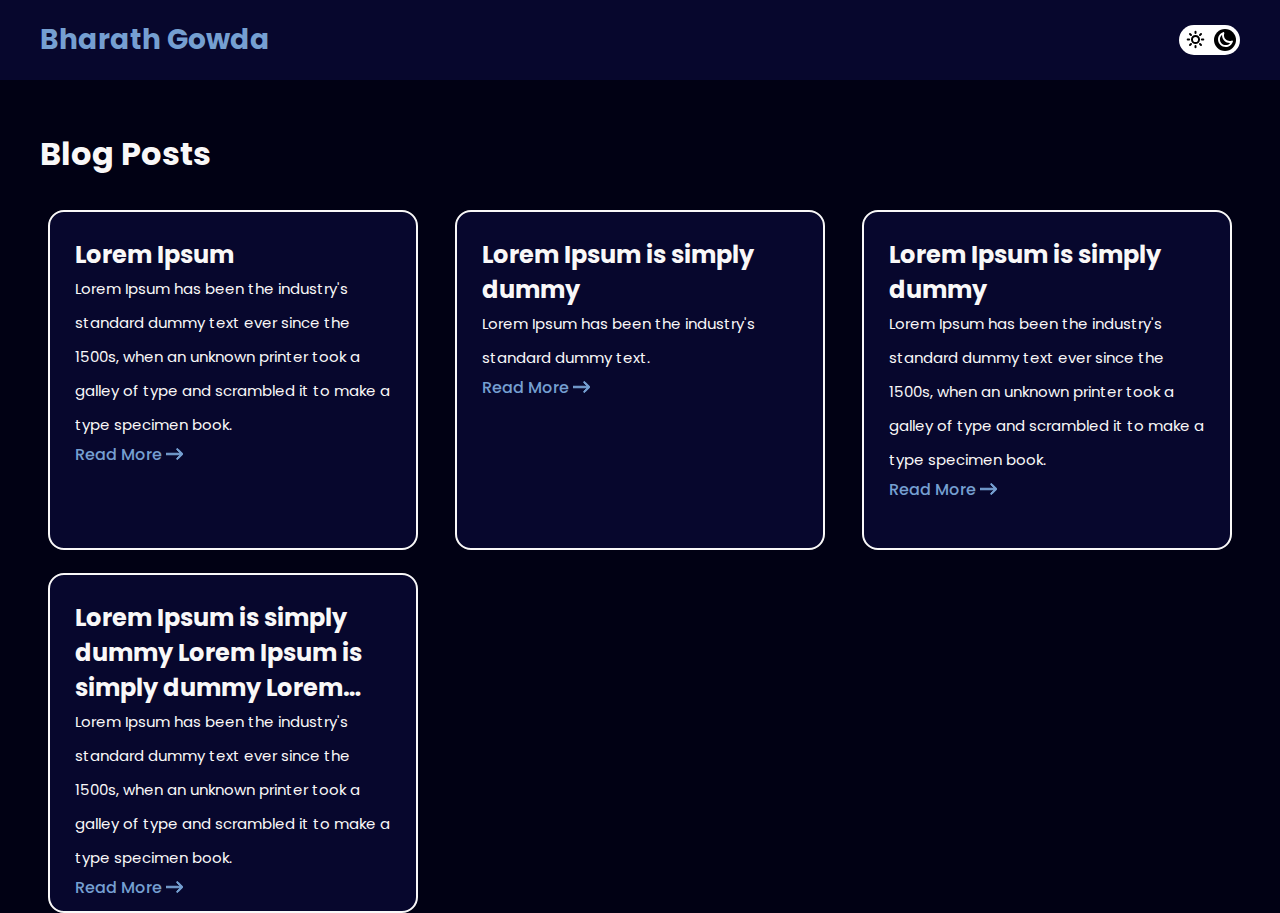
==== categories/index.html @ 953f2da2 "deploy: bharath-gowda-571/portfolio_blog@4a88c034744934f9f9c67693cc37002ba23ae3ba" ====
<!DOCTYPE html>
<html xmlns="http://www.w3.org/1999/xhtml" xml:lang="en" lang="en">
<head>
    















    




<script defer language="javascript" type="text/javascript" src="/gowda/js/bundle.min.78887c8eceb50f126127404805b1d50b0bdf2daf0bdbfa24a4c833d7ee4c10ee.js"></script>



    
    <meta http-equiv="content-type" content="text/html; charset=utf-8">

    
    <meta name="viewport" content="width=device-width, initial-scale=1.0">

    
    <link rel="icon" href=/favicon.png>

    
    





  
 

 

 



  
  
    
  
  




<title itemprop="name"></title>
<meta property="og:title" content= />
<meta name="twitter:title" content= />
<meta itemprop="name" content= />
<meta name="application-name" content= />
<meta property="og:site_name" content="" />


<meta name="description" content="" />
<meta itemprop="description" content="" />
<meta property="og:description" content="" />
<meta name="twitter:description" content="" />


<base href="https://bharath-gowda-571.github.io/gowda/categories/" />
<link rel="canonical" href="https://bharath-gowda-571.github.io/gowda/categories/" itemprop="url" />
<meta name="url" content="https://bharath-gowda-571.github.io/gowda/categories/" />
<meta name="twitter:url" content="https://bharath-gowda-571.github.io/gowda/categories/" />
<meta property="og:url" content="https://bharath-gowda-571.github.io/gowda/categories/" />





<meta property="og:updated_time" content=1001-01-12T10:00:01Z />


<link rel="sitemap" type="application/xml" title="Sitemap" href='https://bharath-gowda-571.github.io/gowda/sitemap.xml' />
<link href="https://bharath-gowda-571.github.io/gowda/categories/index.xml" rel="alternate" type="application/rss+xml" title="" />

<meta name="robots" content="index,follow" />
<meta name="googlebot" content="index,follow" />


<meta name="twitter:site" content="" />
<meta name="twitter:creator" content="" />
<meta property="fb:admins" content="" />


<meta name="apple-mobile-web-app-title" content="" />
<meta name="apple-mobile-web-app-capable" content="yes" />
<meta name="apple-mobile-web-app-status-bar-style" content="black" />






<meta property="og:type" content="website" />
<meta name="author" content="" />
<script defer type="application/ld+json">
  {
    {
        "@context": "http://schema.org",
        "@type": "Article",
        "headline": "Categories",
        "author": {
            "@type": "Person",
            "name": ""
        },
        "datePublished": "0001-01-01",
        "description": "",
        "wordCount":  0 ,
        "mainEntityOfPage": "True",
        "dateModified": "0001-01-01",
        "image": {
            "@type": "imageObject",
            "url": ""
        },
        "publisher": {
            "@type": "Organization",
            "name": "",
            "logo": {
            "@type": "imageObject",
            "url": ""
            }
        }
    }
  }
</script>



<meta name="generator" content="Hugo 0.113.0">


    
    <div id="syntax-css">
    <link rel="stylesheet" href="/css/syntax-dark.css">
</div>

<link rel="stylesheet" href="/css/home.css">
    <link rel="stylesheet" href="/css/media_query.css">
    <link rel="stylesheet" href="/css/switch.css">

</head>

    <body class="">
        <div class="wrapper">
            <nav class="navbar">
    <div class="navbar--center">
        <a class="navbar--logo" href="/">Bharath Gowda</a>
        <div class="nav-menu-container">

            <ul class="navbar--menu" id="menu">
                <label class="switch">
                    <input type="checkbox" checked onclick="toggleDarkAndLightMode()" id="checkbox">
                    <span class="slider round"></span>

                    <svg width="19" height="19" viewBox="0 0 19 19" fill="none" xmlns="http://www.w3.org/2000/svg"
                        class="sun">
                        <path
                            d="M5.95866 9.49992C5.95866 11.4559 7.54432 13.0416 9.50033 13.0416C11.4563 13.0416 13.042 11.4559 13.042 9.49992C13.042 7.54391 11.4563 5.95825 9.50033 5.95825C7.54432 5.95825 5.95866 7.54391 5.95866 9.49992Z"
                            stroke="black" stroke-width="2" stroke-linecap="round" stroke-linejoin="round" />
                        <path d="M17.292 9.5H15.8753" stroke="black" stroke-width="2" stroke-linecap="round"
                            stroke-linejoin="round" />
                        <path d="M3.125 9.5H1.70833" stroke="black" stroke-width="2" stroke-linecap="round"
                            stroke-linejoin="round" />
                        <path d="M15.0107 3.98926L14.0049 4.99509" stroke="black" stroke-width="2"
                            stroke-linecap="round" stroke-linejoin="round" />
                        <path d="M4.99512 14.0049L3.98928 15.0107" stroke="black" stroke-width="2"
                            stroke-linecap="round" stroke-linejoin="round" />
                        <path d="M9.5 1.70825V3.12492" stroke="black" stroke-width="2" stroke-linecap="round"
                            stroke-linejoin="round" />
                        <path d="M9.5 15.875V17.2917" stroke="black" stroke-width="2" stroke-linecap="round"
                            stroke-linejoin="round" />
                        <path d="M3.98928 3.98926L4.99512 4.99509" stroke="black" stroke-width="2"
                            stroke-linecap="round" stroke-linejoin="round" />
                        <path d="M14.0049 14.0049L15.0107 15.0107" stroke="black" stroke-width="2"
                            stroke-linecap="round" stroke-linejoin="round" />
                    </svg>
                    <svg width="15" height="15" viewBox="0 0 14 14" fill="none" xmlns="http://www.w3.org/2000/svg"
                        class="moon">
                        <path
                            d="M12.218 11.8758C9.4529 14.677 4.92313 14.7046 2.12186 11.9372C-0.679351 9.16965 -0.706857 4.63993 2.06055 1.83983C2.79288 1.09979 3.68769 0.533025 4.71851 0.160725C5.04324 0.0448461 5.40402 0.125212 5.64714 0.36661C5.89271 0.609165 5.9774 0.96889 5.86434 1.29267C5.17673 3.27013 5.66617 5.4031 7.13928 6.85848C8.6101 8.3126 10.7489 8.77499 12.7201 8.06574C13.0425 7.94876 13.4044 8.02912 13.6487 8.27168C13.8943 8.51184 13.9778 8.8728 13.8647 9.19774C13.5073 10.2329 12.9503 11.1346 12.218 11.8758ZM3.33023 3.09419C1.25463 5.19516 1.27526 8.59304 3.37622 10.6675C5.62097 12.8863 9.41975 12.6621 11.35 10.1634C9.34494 10.3011 7.36505 9.58914 5.88493 8.128C4.40481 6.66691 3.67002 4.69575 3.78329 2.68925C3.62374 2.81584 3.47227 2.95041 3.33023 3.09419Z"
                            fill="white" />
                    </svg>
                </label>

            </ul>

        </div>

    </div>
</nav>
            <main class="container">
                <div id="blog-posts-section">

    <h1 class="section-headings" style="color: var(--font-color);">Blog Posts</h1>

    <div class="blog-posts">

        
        <div class="post-card">
            <h2>
                Lorem Ipsum
            </h2>
            <p>
                Lorem Ipsum has been the industry&#39;s standard dummy text ever since the 1500s, when an unknown printer took a galley of type and scrambled it to make a type specimen book.
            </p>
            <a href="/gowda/posts/abc/" class="read-more-link">
                Read More
                <svg class="blog-arrow" width="17" height="12" viewBox="0 0 17 12" fill="none"
                    xmlns="http://www.w3.org/2000/svg">
                    <path id="arrow"
                        d="M16.6548 6.53033C16.9477 6.23744 16.9477 5.76256 16.6548 5.46967L11.8819 0.696699C11.589 0.403806 11.1141 0.403806 10.8212 0.696699C10.5283 0.989593 10.5283 1.46447 10.8212 1.75736L15.0639 6L10.8212 10.2426C10.5283 10.5355 10.5283 11.0104 10.8212 11.3033C11.1141 11.5962 11.589 11.5962 11.8819 11.3033L16.6548 6.53033ZM0 6.75H16.1245V5.25H0V6.75Z"
                        fill="#C24D2C" />
                </svg>
            </a>
        </div>
        
        <div class="post-card">
            <h2>
                Lorem Ipsum is simply dummy
            </h2>
            <p>
                Lorem Ipsum has been the industry&#39;s standard dummy text.
            </p>
            <a href="/gowda/posts/2/" class="read-more-link">
                Read More
                <svg class="blog-arrow" width="17" height="12" viewBox="0 0 17 12" fill="none"
                    xmlns="http://www.w3.org/2000/svg">
                    <path id="arrow"
                        d="M16.6548 6.53033C16.9477 6.23744 16.9477 5.76256 16.6548 5.46967L11.8819 0.696699C11.589 0.403806 11.1141 0.403806 10.8212 0.696699C10.5283 0.989593 10.5283 1.46447 10.8212 1.75736L15.0639 6L10.8212 10.2426C10.5283 10.5355 10.5283 11.0104 10.8212 11.3033C11.1141 11.5962 11.589 11.5962 11.8819 11.3033L16.6548 6.53033ZM0 6.75H16.1245V5.25H0V6.75Z"
                        fill="#C24D2C" />
                </svg>
            </a>
        </div>
        
        <div class="post-card">
            <h2>
                Lorem Ipsum is simply dummy
            </h2>
            <p>
                Lorem Ipsum has been the industry&#39;s standard dummy text ever since the 1500s, when an unknown printer took a galley of type and scrambled it to make a type specimen book.
            </p>
            <a href="/gowda/posts/4/" class="read-more-link">
                Read More
                <svg class="blog-arrow" width="17" height="12" viewBox="0 0 17 12" fill="none"
                    xmlns="http://www.w3.org/2000/svg">
                    <path id="arrow"
                        d="M16.6548 6.53033C16.9477 6.23744 16.9477 5.76256 16.6548 5.46967L11.8819 0.696699C11.589 0.403806 11.1141 0.403806 10.8212 0.696699C10.5283 0.989593 10.5283 1.46447 10.8212 1.75736L15.0639 6L10.8212 10.2426C10.5283 10.5355 10.5283 11.0104 10.8212 11.3033C11.1141 11.5962 11.589 11.5962 11.8819 11.3033L16.6548 6.53033ZM0 6.75H16.1245V5.25H0V6.75Z"
                        fill="#C24D2C" />
                </svg>
            </a>
        </div>
        
        <div class="post-card">
            <h2>
                Lorem Ipsum is simply dummy Lorem Ipsum is simply dummy Lorem Ipsum is simply dummy
            </h2>
            <p>
                Lorem Ipsum has been the industry&#39;s standard dummy text ever since the 1500s, when an unknown printer took a galley of type and scrambled it to make a type specimen book.
            </p>
            <a href="/gowda/posts/3/" class="read-more-link">
                Read More
                <svg class="blog-arrow" width="17" height="12" viewBox="0 0 17 12" fill="none"
                    xmlns="http://www.w3.org/2000/svg">
                    <path id="arrow"
                        d="M16.6548 6.53033C16.9477 6.23744 16.9477 5.76256 16.6548 5.46967L11.8819 0.696699C11.589 0.403806 11.1141 0.403806 10.8212 0.696699C10.5283 0.989593 10.5283 1.46447 10.8212 1.75736L15.0639 6L10.8212 10.2426C10.5283 10.5355 10.5283 11.0104 10.8212 11.3033C11.1141 11.5962 11.589 11.5962 11.8819 11.3033L16.6548 6.53033ZM0 6.75H16.1245V5.25H0V6.75Z"
                        fill="#C24D2C" />
                </svg>
            </a>
        </div>
        
    </div>
</div>

        </div>
    </body>
</html>
---- css/syntax-dark.css ----
/* Background */ .bg { color: #e0def4; background-color: #191724; }
/* PreWrapper */ .chroma { color: #e0def4; background-color: #191724; }
/* Other */ .chroma .x {  }
/* Error */ .chroma .err { color: #eb6f92 }
/* CodeLine */ .chroma .cl {  }
/* LineLink */ .chroma .lnlinks { outline: none; text-decoration: none; color: inherit }
/* LineTableTD */ .chroma .lntd { vertical-align: top; padding: 0; margin: 0; border: 0; }
/* LineTable */ .chroma .lntable { border-spacing: 0; padding: 0; margin: 0; border: 0; }
/* LineHighlight */ .chroma .hl { background-color: #ffffcc }
/* LineNumbersTable */ .chroma .lnt { white-space: pre; -webkit-user-select: none; user-select: none; margin-right: 0.4em; padding: 0 0.4em 0 0.4em;color: #7f7f7f }
/* LineNumbers */ .chroma .ln { white-space: pre; -webkit-user-select: none; user-select: none; margin-right: 0.4em; padding: 0 0.4em 0 0.4em;color: #7f7f7f }
/* Line */ .chroma .line { display: flex; }
/* Keyword */ .chroma .k { color: #31748f }
/* KeywordConstant */ .chroma .kc { color: #31748f }
/* KeywordDeclaration */ .chroma .kd { color: #31748f }
/* KeywordNamespace */ .chroma .kn { color: #c4a7e7 }
/* KeywordPseudo */ .chroma .kp { color: #31748f }
/* KeywordReserved */ .chroma .kr { color: #31748f }
/* KeywordType */ .chroma .kt { color: #31748f }
/* Name */ .chroma .n { color: #ebbcba }
/* NameAttribute */ .chroma .na { color: #ebbcba }
/* NameBuiltin */ .chroma .nb { color: #ebbcba }
/* NameBuiltinPseudo */ .chroma .bp { color: #ebbcba }
/* NameClass */ .chroma .nc { color: #9ccfd8 }
/* NameConstant */ .chroma .no { color: #f6c177 }
/* NameDecorator */ .chroma .nd { color: #908caa }
/* NameEntity */ .chroma .ni { color: #ebbcba }
/* NameException */ .chroma .ne { color: #31748f }
/* NameFunction */ .chroma .nf { color: #ebbcba }
/* NameFunctionMagic */ .chroma .fm { color: #ebbcba }
/* NameLabel */ .chroma .nl { color: #ebbcba }
/* NameNamespace */ .chroma .nn { color: #ebbcba }
/* NameOther */ .chroma .nx {  }
/* NameProperty */ .chroma .py { color: #ebbcba }
/* NameTag */ .chroma .nt { color: #ebbcba }
/* NameVariable */ .chroma .nv { color: #ebbcba }
/* NameVariableClass */ .chroma .vc { color: #ebbcba }
/* NameVariableGlobal */ .chroma .vg { color: #ebbcba }
/* NameVariableInstance */ .chroma .vi { color: #ebbcba }
/* NameVariableMagic */ .chroma .vm { color: #ebbcba }
/* Literal */ .chroma .l { color: #f6c177 }
/* LiteralDate */ .chroma .ld { color: #f6c177 }
/* LiteralString */ .chroma .s { color: #f6c177 }
/* LiteralStringAffix */ .chroma .sa { color: #f6c177 }
/* LiteralStringBacktick */ .chroma .sb { color: #f6c177 }
/* LiteralStringChar */ .chroma .sc { color: #f6c177 }
/* LiteralStringDelimiter */ .chroma .dl { color: #f6c177 }
/* LiteralStringDoc */ .chroma .sd { color: #f6c177 }
/* LiteralStringDouble */ .chroma .s2 { color: #f6c177 }
/* LiteralStringEscape */ .chroma .se { color: #31748f }
/* LiteralStringHeredoc */ .chroma .sh { color: #f6c177 }
/* LiteralStringInterpol */ .chroma .si { color: #f6c177 }
/* LiteralStringOther */ .chroma .sx { color: #f6c177 }
/* LiteralStringRegex */ .chroma .sr { color: #f6c177 }
/* LiteralStringSingle */ .chroma .s1 { color: #f6c177 }
/* LiteralStringSymbol */ .chroma .ss { color: #f6c177 }
/* LiteralNumber */ .chroma .m { color: #f6c177 }
/* LiteralNumberBin */ .chroma .mb { color: #f6c177 }
/* LiteralNumberFloat */ .chroma .mf { color: #f6c177 }
/* LiteralNumberHex */ .chroma .mh { color: #f6c177 }
/* LiteralNumberInteger */ .chroma .mi { color: #f6c177 }
/* LiteralNumberIntegerLong */ .chroma .il { color: #f6c177 }
/* LiteralNumberOct */ .chroma .mo { color: #f6c177 }
/* Operator */ .chroma .o { color: #908caa }
/* OperatorWord */ .chroma .ow { color: #908caa }
/* Punctuation */ .chroma .p { color: #908caa }
/* Comment */ .chroma .c { color: #6e6a86 }
/* CommentHashbang */ .chroma .ch { color: #6e6a86 }
/* CommentMultiline */ .chroma .cm { color: #6e6a86 }
/* CommentSingle */ .chroma .c1 { color: #6e6a86 }
/* CommentSpecial */ .chroma .cs { color: #6e6a86 }
/* CommentPreproc */ .chroma .cp { color: #6e6a86 }
/* CommentPreprocFile */ .chroma .cpf { color: #6e6a86 }
/* Generic */ .chroma .g {  }
/* GenericDeleted */ .chroma .gd { color: #eb6f92 }
/* GenericEmph */ .chroma .ge { font-style: italic }
/* GenericError */ .chroma .gr {  }
/* GenericHeading */ .chroma .gh {  }
/* GenericInserted */ .chroma .gi { color: #9ccfd8 }
/* GenericOutput */ .chroma .go {  }
/* GenericPrompt */ .chroma .gp {  }
/* GenericStrong */ .chroma .gs { font-weight: bold }
/* GenericSubheading */ .chroma .gu { color: #c4a7e7 }
/* GenericTraceback */ .chroma .gt {  }
/* GenericUnderline */ .chroma .gl {  }
/* TextWhitespace */ .chroma .w {  }
---- css/home.css ----
@import url('https://fonts.googleapis.com/css2?family=Poppins:ital,wght@0,100;0,200;0,300;0,400;0,500;0,600;0,700;0,800;0,900;1,100;1,200;1,300;1,400;1,500;1,600;1,700;1,800;1,900&display=swap');

:root {
  --bg-color: #010114;
  --font-color: #F9F8F8;
  --primary-color: #759FD1;
  --secondary-color: #07072D;
  --highlight-color: #1a1a50;
  --secondary-font-color: #9c9a9a;
  font-size: 62.5%;

}

.light {
  --bg-color: #EFEDE8;
  --font-color: #252B2C;
  --primary-color: #C24D2C;
  --secondary-color: #E1DFDB;
  --highlight-color: #c5c3c3;
  --secondary-font-color: #555757;
}

* {
  font-family: Poppins;
  margin: 0;
  padding: 0;
}

.menu-active a {
  color: var(--primary-color) !important;
}

*,
*::before,
*::after {
  box-sizing: border-box;
}

body {

  background-color: var(--bg-color);
  color: var(--font-color);

}

body,
html {
  overflow-x: hidden;
  scroll-behavior: smooth;
}

.navbar {
  background-color: var(--secondary-color);
  height: 80px;
  display: inline-flex;
  align-items: center;
  justify-content: center;
  gap: 23rem;
  width: 100vw;
}



.navbar--logo {
  color: var(--primary-color);
  font-size: 2.8rem;
  font-style: normal;
  font-weight: 700;
  line-height: normal;
  text-decoration: none;
}


.navbar--menu li {
  list-style-type: none;
}

.navbar--center {
  display: inline-flex;
  /* padding: 0 10rem; */
  justify-content: space-between;
  align-items: center;
  gap: 16rem;
  height: 100%;
  margin-left: 25px;
  margin-right: 25px;
}

.menu-item {
  font-size: 1.8rem;
  font-weight: 500;
}

.nav-menu-container {
  display: flex;
  gap: 6rem;
  flex-direction: row;
}

/* Small devices (portrait tablets and large phones, 600px and up) */

.navbar--menu {
  display: flex;
  flex-direction: row;
}

.navbar--menu {
  display: flex;
  flex-direction: row;
  gap: 4rem;
  align-items: center;
}

.name {
  font-size: 5.2rem;
  font-weight: 700;
  margin-top: 0.6rem;
}

.greetings {
  font-size: 3.2rem;
  font-weight: 700;
}

.role {
  margin-top: 1.2rem;
  font-size: 1.8rem;
  font-weight: 700;
}

.name-title {
  display: flex;
  flex-direction: column;
  justify-content: center;
}

.container {
  max-width: 1200px !important;
  margin: auto;
  width: 100%;
}


#circle-path {
  fill: var(--primary-color);
}

#profile-image {
  position: absolute;
  top: -5.5rem;
  left: 1rem;
}

#profile-bg-circle {
  fill: var(--primary-color);
}

#profile-bg-rect {
  fill: var(--bg-color);
}

.CTA-buttons {
  margin-top: 2.5rem;
  display: flex;
  flex-direction: row;
  gap: 4.5rem;
}

.primary-CTA {
  display: inline-flex;
  min-width: 16rem;
  padding: 1.2rem 2.5rem;
  justify-content: center;
  align-items: center;
  border-radius: 0.5rem;
  color: var(--bg-color);
  gap: 0.6rem;
  border: 0;
  background-color: var(--primary-color);
  font-size: 1.6rem;
  font-weight: 700;
  cursor: pointer;
  text-decoration: none;
}

.secondary-CTA {
  display: inline-flex;
  min-width: 16rem;
  padding: 1.2rem 2.5rem;
  justify-content: center;
  align-items: center;
  border-radius: 0.8rem;
  color: var(--font-color);
  gap: 0.6rem;
  border: 2px solid var(--primary-color);
  background-color: transparent;
  font-size: 1.6rem;
  font-weight: 700;
  cursor: pointer;
  text-decoration: none;

}

#blog-icon path {
  fill: var(--bg-color);
}

#eye-icon path {
  fill: var(--font-color);
}

::-webkit-scrollbar-track {
  -webkit-box-shadow: inset 0 0 6px rgba(0, 0, 0, 0.1);
  background-color: var(--secondary-color);
  border-radius: 10px;
}

::-webkit-scrollbar {
  width: 10px;
  background-color: var(--secondary-color);
  ;
}

::-webkit-scrollbar-thumb {
  border-radius: 10px;
  background-color: var(--font-color);
  /* background-image */
}

.section-headings {
  color: var(--primary-color);
  font-size: 3.2rem;
  font-weight: 700;
}


.menu-item a {
  text-decoration: none;
  color: var(--font-color);
}

.about-me-content p {
  max-width: 70ch;
  line-height: 4rem;
  font-weight: 500;
  font-size: 1.8rem;
}

input[type="radio"] {
  /* remove standard background appearance */
  -webkit-appearance: none;
  -moz-appearance: none;
  appearance: none;
  /* create custom radiobutton appearance */
  display: inline-block;
  width: 20px;
  height: 20px;
  /* background-color only for content */
  border: 3px solid var(--primary-color);
  background-color: var(--bg-color);
  border-radius: 50%;
}

/* appearance for checked radiobutton */
input[type="radio"]:checked {
  background-color: var(--primary-color);
}

#github,
#linkedin,
#mail {
  fill: var(--primary-color);
}

/* .highlight {
  color: var(--primary-color);
} */

.post-card {
  width: 37rem;
  height: 34rem;
  border: 2px solid var(--font-color);
  border-radius: 1.6rem;
  background-color: var(--secondary-color);
  padding: 2.5rem;
}

.post-card h2 {
  font-size: 2.4rem;
  display: -webkit-box;
  text-overflow: ellipsis;
  word-wrap: break-word;
  overflow: hidden;
  -webkit-line-clamp: 3;
  -webkit-box-orient: vertical;
}

.post-card p {
  font-size: 1.5rem;
  line-height: 3.4rem;
  max-height: 17rem;
  text-overflow: ellipsis;
  word-wrap: break-word;
  overflow: hidden;
  display: -webkit-box;
  -webkit-line-clamp: 5;
  -webkit-box-orient: vertical;
}

.post-card a {
  text-decoration: none;
  cursor: pointer;
  margin-top: 1.2rem;
  border: none;
  background: transparent;
  color: var(--primary-color);
  font-weight: 500;
  font-size: 1.6rem;
}

#arrow {
  fill: var(--primary-color);
}

.project {
  display: flex;
  flex-direction: row;
  gap: 4.8rem;
  padding-top: 3.15rem;
  padding-bottom: 3.15rem;
  border-bottom: 2px solid var(--secondary-color);
}

.technologies {
  display: flex;
  flex-direction: row;
  gap: 1.6rem;
}

.technology {
  display: flex;
  background-color: var(--secondary-color);
  min-width: 10rem;
  height: 3.4rem;
  justify-content: center;
  align-items: center;
  font-size: 1.8rem;
  border-radius: 0.5rem;
}

.project-description {
  display: flex;
  flex-direction: column;
  gap: 1.5rem;
}

.project-description h1 {
  color: var(--primary-color);
  font-size: 4.8rem;
  font-weight: 700;
}

.project-description p {
  font-size: 2rem;
  font-weight: 500;
  line-height: 3rem;
  max-height: 9rem;
  text-overflow: ellipsis;
  word-wrap: break-word;
  overflow: hidden;
  display: -webkit-box;
  -webkit-line-clamp: 3;
  -webkit-box-orient: vertical;
}

#projects-section>p {
  font-size: 1.8rem;
  font-weight: 500;
  margin-top: 1.6rem;

}

.project-CTA {
  display: flex;
  flex-direction: row;
  gap: 2.5rem;
}

.project-CTA button {
  height: 5rem;
  min-width: 15rem;
  border-radius: 10rem;
  font-size: 1.6rem;
  font-weight: 700;
}

.CTA-primary {
  border: 0;
  background-color: var(--primary-color);
  color: var(--bg-color);
}

.CTA-secondary {
  background: transparent;
  border: 3px solid var(--primary-color);
  color: var(--font-color);
}

.proj-img {
  border-radius: 0.8rem;
}

#projects-section {
  margin-top: 7rem;
}

.footer p {
  margin-top: 5rem;
  margin-bottom: 5rem;
  margin-left: 1rem;
  font-size: 1.6rem;
}

.menu-item a:hover {
  color: var(--primary-color)
}


.read-more-link path {
  d: path("M16.6548 6.53033C16.9477 6.23744 16.9477 5.76256 16.6548 5.46967L11.8819 0.696699C11.589 0.403806 11.1141 0.403806 10.8212 0.696699C10.5283 0.989593 10.5283 1.46447 10.8212 1.75736L15.0639 6L10.8212 10.2426C10.5283 10.5355 10.5283 11.0104 10.8212 11.3033C11.1141 11.5962 11.589 11.5962 11.8819 11.3033L16.6548 6.53033ZM0 6.75H16.1245V5.25H0V6.75Z"
    );
  d: "M16.6548 6.53033C16.9477 6.23744 16.9477 5.76256 16.6548 5.46967L11.8819 0.696699C11.589 0.403806 11.1141 0.403806 10.8212 0.696699C10.5283 0.989593 10.5283 1.46447 10.8212 1.75736L15.0639 6L10.8212 10.2426C10.5283 10.5355 10.5283 11.0104 10.8212 11.3033C11.1141 11.5962 11.589 11.5962 11.8819 11.3033L16.6548 6.53033ZM0 6.75H16.1245V5.25H0V6.75Z";
}

.read-more-link:hover path {
  d: path("M21.5303 6.53033C21.8232 6.23744 21.8232 5.76256 21.5303 5.46967L16.7574 0.696699C16.4645 0.403806 15.9896 0.403806 15.6967 0.696699C15.4038 0.989593 15.4038 1.46447 15.6967 1.75736L19.9393 6L15.6967 10.2426C15.4038 10.5355 15.4038 11.0104 15.6967 11.3033C15.9896 11.5962 16.4645 11.5962 16.7574 11.3033L21.5303 6.53033ZM0 6.75H21V5.25H0V6.75Z"
    );
  d: "M21.5303 6.53033C21.8232 6.23744 21.8232 5.76256 21.5303 5.46967L16.7574 0.696699C16.4645 0.403806 15.9896 0.403806 15.6967 0.696699C15.4038 0.989593 15.4038 1.46447 15.6967 1.75736L19.9393 6L15.6967 10.2426C15.4038 10.5355 15.4038 11.0104 15.6967 11.3033C15.9896 11.5962 16.4645 11.5962 16.7574 11.3033L21.5303 6.53033ZM0 6.75H21V5.25H0V6.75Z"
}

.read-more-link:hover svg {
  width: 27px;
  height: 12px;
}

.read-more-link svg {
  transition: 350ms all ease;
  cursor: pointer;
}

.blog-arrow path {
  transition: 350ms all ease;
  height: 100%;
  stroke: var(--primary-color);
  fill: var(--primary-color);
}

.post-card {
  pointer-events: none;
  transition: 350ms all ease;

}

.post-card:hover {
  border-radius: 0.9375rem;
  border: 2px solid var(--primary-color);
  box-shadow: 0px 0px 50px -10px var(--primary-color);

}

.read-more-link {
  pointer-events: auto;

}

#blog-posts-section {
  margin-top: 5rem;
}

.post {
  font-size: 160%;
  max-width: 85ch;
  margin: 0 auto;
  margin-top: 5rem
}

.back-button {
  display: flex;
  flex-direction: row;
  align-items: center;
  width: fit-content;
  color: var(--secondary-font-color) !important;
  text-decoration: none;
}

.back-button path {
  stroke: var(--secondary-font-color)
}

.back-button:hover {
  color: var(--font-color);
}

.back-button:hover path {
  stroke: var(--font-color);
}

.post-title a {
  color: var(--font-color) !important;
  font-size: 3.5rem;
  font-style: normal;
  font-weight: 700;
  line-height: normal;
  text-decoration: none;
}

.info {
  margin-bottom: 3rem;
}

.post>p {
  color: var(--font-color);
  font-size: 2rem;
  font-style: normal;
  font-weight: 400;
  line-height: 4rem;
  padding-bottom: 3rem;
}

.post>p>code {
  font-weight: 500;
  background-color: var(--highlight-color);
  border-radius: 6px;
  padding: 0 0.3rem;
}

.post>h1,.post>h2,.post>h3 {
  margin-bottom: 3rem;
}
.post>h1{
  font-size: 3.5rem;
}

.post>h2{
  font-size: 3rem;
}
.post>h3{
  font-size: 2.5rem;
}

.post-date{
  color: var(--secondary-font-color);
} 

.post>blockquote{
  padding: 2rem;
  color: var(--secondary-font-color);
  border-left: 1rem solid var(--highlight-color);
}

.highlight>pre{
  background-color: transparent !important;
  padding: 2rem;
}
.highlight{
  position: relative;
  margin-bottom: 3rem;
  background-color: var(--secondary-color);
  border-radius: 8px;
  overflow: hidden;
  border: 0.1px solid var(--font-color);
}

.highlight>button{
  position: absolute;
  top: 0;
  right: 0;
  background-color: var(--highlight-color);
  border: none;
  color: var(--font-color);
  padding: 1rem;
  cursor: pointer;
}

.post > pre{
  padding: 2rem;
  margin-bottom: 3rem;
  position: relative;
  background-color: var(--secondary-color);
  border-radius: 8px;
  overflow: hidden;
  border: 0.1px solid var(--font-color);
}

.post>p>a{
  color: var(--primary-color);
}

.photo.small {
  position: relative;
  margin-top: 5rem;
  height: 100%;
}

.photo.small #profile-image {
  position: absolute;
  width: 170px;
  top: -0.7rem;
  left: 1.5rem;
}
.author-section{
  display: flex;
  flex-direction: row;
  background-color: var(--secondary-color);
  align-items: center;
  padding: 0 5rem ;
  height: 100%;
  gap: 5rem;
  border-radius: 8px;
}

.photo.small #profile-bg-rect{
  fill: var(--secondary-color);
}
.photo.small #profile-img-bg {
  height: 200px;
  width: 200px;
}

.author-section p {
  font-size: 2rem;
}

.footer-divider{
  margin: 3rem 0;
  color: var(--secondary-font-color);
}

.footer-container{
  display: flex;
  flex-direction: row;
  justify-content: space-between;
  margin-bottom: 5rem;
}

.footer-container .socials{
  flex-direction: row;
}

.post a{
  color: var(--primary-color);
}
---- css/media_query.css ----
@media only screen and (max-width: 768px) {

  .navbar--center {
    gap: 0;
    width: 100%;
  }

  .can-hide {
    display: none;
  }

  .navbar--logo {
    font-size: 2rem;
  }

  .menu-item {
    font-size: 1.4rem;
  }

  .hero {
    display: flex;
    flex-direction: column-reverse;
    justify-content: center;
    width: fit-content;
    margin: 0 auto;
    align-items: center;
  }

  #CTA-buttons {
    margin: auto;
  }

  #profile-img-bg {
    height: 300px;
    width: 300px;
  }

  .photo {
    position: relative;
    margin-top: 5rem;

  }

  #profile-image {
    position: absolute;
    width: 275px;
    top: -3rem;
    left: 1rem;
  }

  #about-me,
  #blog-posts-section ,#projects-section{
    padding-right: 3rem;
    padding-left: 3rem;
  }
  #blog-posts-section{
    margin-top: 3rem;
  }
  
  .name-title {
    transform: scale(0.75);
    transform-origin: top center;
  }

  .about-me-content {
    display: flex;
    flex-direction: column;
    justify-content: center;
    align-items: center;
    gap: 3rem;
  }

  .about-me-radios {
    position: relative;
    display: flex;
    flex-direction: row;
    gap: 17px;
    height: fit-content;
    transform: scale(0.7);
    padding-top: 2rem;
  }

  .about-me-radios::before {
    content: 'shortest';
    position: relative;
    top: 30px;
    left: 10px;
    font-size: 1.4rem;
    color: var(--font-color);
  }

  .about-me-radios::after {
    content: 'longest';
    position: relative;
    font-size: 1.4rem;
    top: 30px;
    right: 10px;
    color: var(--font-color);
  }

  .socials {
    display: flex;
    flex-direction: row;
    gap: 3rem;

  }

  .about-me-content p {
    font-size: 1.6rem;
  }
  .blog-posts{
    margin-top: 3.8rem;
    display: flex;
    flex-direction: column;
    gap: 2.3rem;
    width: auto;
    align-items: center;
  }
  .post-card{
    width: 100%;
  }
  .project{
    flex-direction: column;
    gap: 1rem;
  }
  .project-description{
    transform: scale(0.9);
    transform-origin: top left;
  }
  .post{
    padding-left: 3rem;
    padding-right: 3rem;
  }
  .author-section{
    flex-direction: column;
    gap: 0;
    padding-bottom: 3rem;
  }
}

/* Medium devices (landscape tablets, 768px and up) */
@media only screen and (min-width: 768px) {
  .can-hide {
    display: none;
  }

  .navbar--center {
    gap: 0;
    width: 100%;
  }

  .hero {
    display: flex;
    flex-direction: column-reverse;
    justify-content: space-between;
    transform: scale(0.9);
    width: fit-content;
    margin: auto;
    margin-top: 5rem;
    transition: transform 0.3s linear;
  }

  #about-me,
  #blog-posts-section,#projects-section {
    padding-right: 5rem;
    padding-left: 5rem;
  }

  .about-me-content {
    display: flex;
    flex-direction: column;
    justify-content: center;
    align-items: center;
    gap: 3rem;
  }

  .about-me-radios {
    position: relative;
    display: flex;
    flex-direction: row;
    gap: 17px;
    height: fit-content;

  }

  .about-me-radios::before {
    content: 'shortest';
    position: relative;
    top: 30px;
    left: 10px;
    font-size: 1.4rem;
    color: var(--font-color);
  }

  .about-me-radios::after {
    content: 'longest';
    position: relative;
    font-size: 1.4rem;
    top: 30px;
    right: 10px;
    color: var(--font-color);
  }

  .socials {
    display: flex;
    flex-direction: row;
    gap: 3rem;
  }
  .blog-posts {
    display: grid;
    column-gap: 2rem;
    grid-template-columns: repeat(2, 1fr);
    padding-top: 3.2rem;
    row-gap: 2.3rem;
    place-items: center;
  }

  .post-card {
    width: 100%;
  }
  .project{
    flex-direction: column;
    gap: 1rem;
  }
  .post{
    padding-left: 3rem;
    padding-right: 3rem;
  }
  .author-section{
    flex-direction: column;
    gap: 0;
    padding-bottom: 3rem;
  }
}

/* Large devices (laptops/desktops, 992px and up) */
@media only screen and (min-width: 992px) {
  #about-me {
    margin-top: 9.6rem;
  }

  .navbar--center {
    width: 100%;
  }

  .can-hide {
    display: block;
  }

  .switch {
    position: relative;
    top: 0;
  }

  .hero {
    transform: scale(0.95);
    flex-direction: row;
    margin-top: 15rem;
    justify-content: space-between;
    width: 100%;
    align-items: center;
  }

  .photo {
    height: 38.3rem;
    position: relative;
  }

  .about-me-content {
    padding-top: 2rem;
    justify-content: start;
    align-items: start;
    font-size: 1.8rem;
    display: flex;
    flex-direction: row;
  }

  .about-me-radios {
    position: relative;
    display: flex;
    flex-direction: column;
    gap: 17px;
    height: fit-content;
    padding-left: 10rem;

  }

  .about-me-radios::before {
    content: 'shortest';
    position: relative;
    top: 32px;
    left: -70px;
    color: var(--font-color);
  }

  .about-me-radios::after {
    content: 'longest';
    position: relative;
    top: auto;
    right: auto;
    bottom: 35px;
    left: -65px;
    color: var(--font-color);

  }

  .socials {
    display: flex;
    flex-direction: column;
    gap: 2rem;
    margin-left: 4rem;
    
  }

  .blog-posts {
    
    grid-template-columns: repeat(3, 1fr);
    
  }
  .project{
    flex-direction: row;
    gap: 1.7rem;
  }
  .post{
    padding-left: 0;
    padding-right: 0;
  }
  .author-section{
    flex-direction: row;
    gap: 5rem;
    padding-bottom: 0;
  }
}

/* Extra large devices (large laptops and desktops, 1200px and up) */
@media only screen and (min-width: 1200px) {
  .navbar--center {
    width: 1200px;
    margin: 0;
  }

  .post-card {
    width: 37rem;
  }

  .hero {
    transform: scale(1);
  }

  #about-me,
  #blog-posts-section,#projects-section {
    padding: 0;
  }
}
---- css/switch.css ----
.switch input {
    opacity: 0;
    width: 0;
    height: 0;
  }
  
  .switch {
    position: relative;
    display: inline-block;
    width: 6.1rem;
    height: 3rem;
  }
  
  .slider {
    position: absolute;
    cursor: pointer;
    top: 0;
    left: 0;
    right: 0;
    bottom: 0;
    background-color: #000;
    -webkit-transition: .4s;
    transition: .4s;
  }
  
  .slider:before {
    position: absolute;
    content: "";
    height: 2.2rem;
    width: 2.2rem;
    left: 0.5rem;
    bottom: 0.45rem;
    display: grid;
    place-items: center;
    background-color: white;
    -webkit-transition: .4s;
    transition: .4s;
  
  }
  
  input:checked+.slider {
    color: black;
    background-color: #fff;
  }
  
  
  input:checked+.slider:before {
    background-color: #000;
    content: "";
    -webkit-transform: translateX(3rem);
    -ms-transform: translateX(3rem);
    transform: translateX(3rem);
  }
  

  .slider.round {
    border-radius: 10rem;
  }
  
  .slider.round:before {
    border-radius: 50%;
  }

  .moon {
      position: absolute;
      right: 0.7rem;
      top: 0.7rem;
      /* fill: red;
      stroke: red; */
  }
  .sun{
    position: absolute;
    left: 0.7rem;
    top: 0.5rem;
    /* stroke: red; */
  }
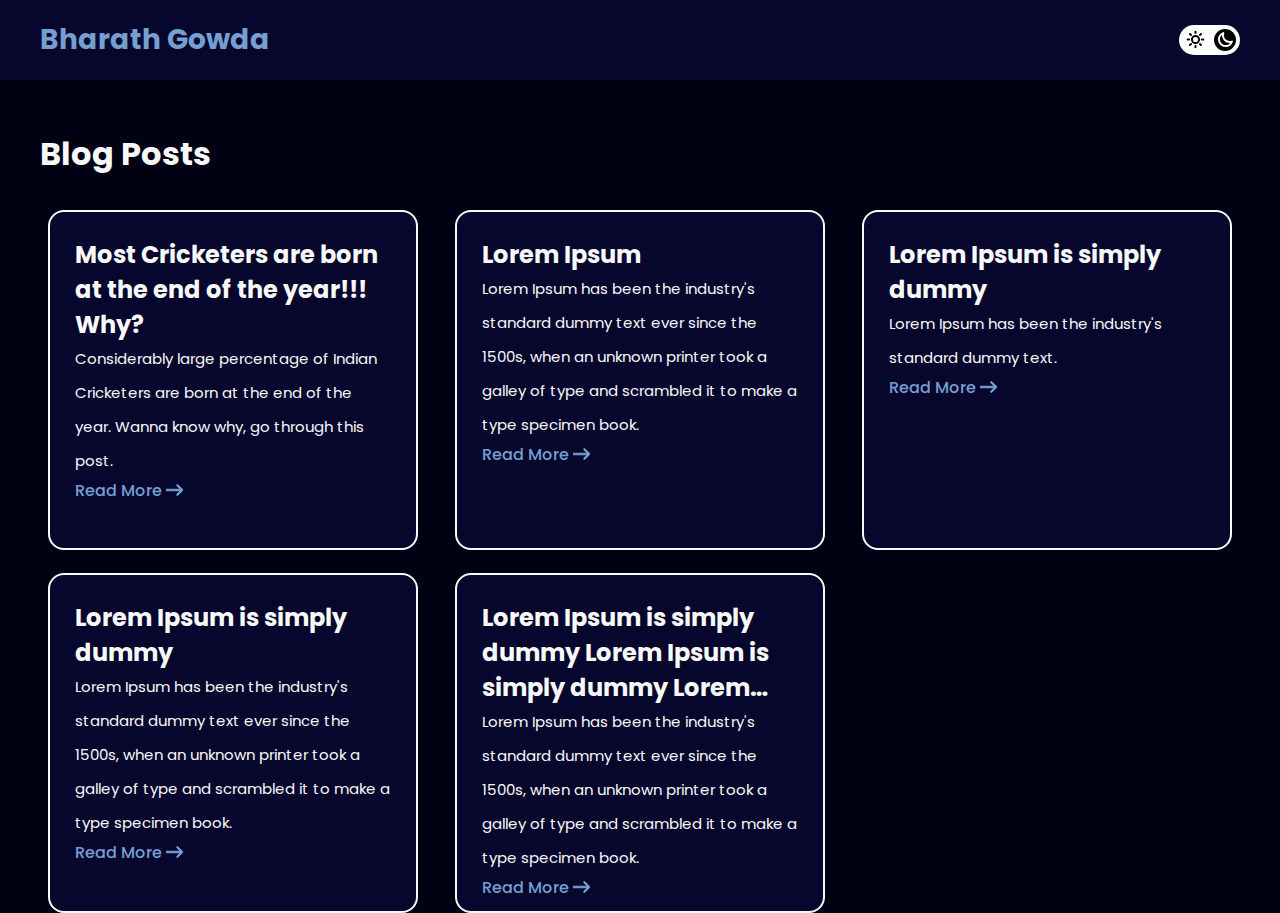
==== commit 26a3fd96: "deploy: bharath-gowda-571/portfolio_blog@a40cb7b420f36f9681e81e09f8d2f452330a09c1" ====
--- a/categories/index.html
+++ b/categories/index.html
@@ -2,27 +2,22 @@
 <html xmlns="http://www.w3.org/1999/xhtml" xml:lang="en" lang="en">
 <head>
     
-
-
-
-
-
-
-
-
-
-
-
-
-
-
-
-    
-
-
-
-
-<script defer language="javascript" type="text/javascript" src="/gowda/js/bundle.min.78887c8eceb50f126127404805b1d50b0bdf2daf0bdbfa24a4c833d7ee4c10ee.js"></script>
+    
+
+
+
+
+
+
+
+
+
+
+
+
+
+
+<script defer language="javascript" type="text/javascript" src="https://bharath-gowda-571.github.io/gowda/js/bundle.min.9e0fd3e819a506a1e62cd71dbd894c356dfb46476cf1afe4d25db1ea60bb44e0.js"></script>
 
 
 
@@ -33,7 +28,7 @@
     <meta name="viewport" content="width=device-width, initial-scale=1.0">
 
     
-    <link rel="icon" href=/favicon.png>
+    <link rel="icon" href=https://bharath-gowda-571.github.io/gowda/favicon.ico>
 
     
     
@@ -148,12 +143,12 @@
 
     
     <div id="syntax-css">
-    <link rel="stylesheet" href="/css/syntax-dark.css">
+    <link rel="stylesheet" href="https://bharath-gowda-571.github.io/gowda/css/syntax-dark.css">
 </div>
 
-<link rel="stylesheet" href="/css/home.css">
-    <link rel="stylesheet" href="/css/media_query.css">
-    <link rel="stylesheet" href="/css/switch.css">
+<link rel="stylesheet" href="https://bharath-gowda-571.github.io/gowda/css/home.css">
+    <link rel="stylesheet" href="https://bharath-gowda-571.github.io/gowda/css/media_query.css">
+    <link rel="stylesheet" href="https://bharath-gowda-571.github.io/gowda/css/switch.css">
 
 </head>
 
@@ -161,7 +156,7 @@
         <div class="wrapper">
             <nav class="navbar">
     <div class="navbar--center">
-        <a class="navbar--logo" href="/">Bharath Gowda</a>
+        <a class="navbar--logo" href="https://bharath-gowda-571.github.io/gowda/">Bharath Gowda</a>
         <div class="nav-menu-container">
 
             <ul class="navbar--menu" id="menu">
@@ -215,12 +210,30 @@
         
         <div class="post-card">
             <h2>
+                Most Cricketers are born at the end of the year!!! Why?
+            </h2>
+            <p>
+                Considerably large percentage of Indian Cricketers are born at the end of the year. Wanna know why, go through this post.
+            </p>
+            <a href="https://bharath-gowda-571.github.io/gowda/posts/cricket_born_month_skewed/" class="read-more-link">
+                Read More
+                <svg class="blog-arrow" width="17" height="12" viewBox="0 0 17 12" fill="none"
+                    xmlns="http://www.w3.org/2000/svg">
+                    <path id="arrow"
+                        d="M16.6548 6.53033C16.9477 6.23744 16.9477 5.76256 16.6548 5.46967L11.8819 0.696699C11.589 0.403806 11.1141 0.403806 10.8212 0.696699C10.5283 0.989593 10.5283 1.46447 10.8212 1.75736L15.0639 6L10.8212 10.2426C10.5283 10.5355 10.5283 11.0104 10.8212 11.3033C11.1141 11.5962 11.589 11.5962 11.8819 11.3033L16.6548 6.53033ZM0 6.75H16.1245V5.25H0V6.75Z"
+                        fill="#C24D2C" />
+                </svg>
+            </a>
+        </div>
+        
+        <div class="post-card">
+            <h2>
                 Lorem Ipsum
             </h2>
             <p>
                 Lorem Ipsum has been the industry&#39;s standard dummy text ever since the 1500s, when an unknown printer took a galley of type and scrambled it to make a type specimen book.
             </p>
-            <a href="/gowda/posts/abc/" class="read-more-link">
+            <a href="https://bharath-gowda-571.github.io/gowda/posts/abc/" class="read-more-link">
                 Read More
                 <svg class="blog-arrow" width="17" height="12" viewBox="0 0 17 12" fill="none"
                     xmlns="http://www.w3.org/2000/svg">
@@ -238,7 +251,7 @@
             <p>
                 Lorem Ipsum has been the industry&#39;s standard dummy text.
             </p>
-            <a href="/gowda/posts/2/" class="read-more-link">
+            <a href="https://bharath-gowda-571.github.io/gowda/posts/2/" class="read-more-link">
                 Read More
                 <svg class="blog-arrow" width="17" height="12" viewBox="0 0 17 12" fill="none"
                     xmlns="http://www.w3.org/2000/svg">
@@ -256,7 +269,7 @@
             <p>
                 Lorem Ipsum has been the industry&#39;s standard dummy text ever since the 1500s, when an unknown printer took a galley of type and scrambled it to make a type specimen book.
             </p>
-            <a href="/gowda/posts/4/" class="read-more-link">
+            <a href="https://bharath-gowda-571.github.io/gowda/posts/4/" class="read-more-link">
                 Read More
                 <svg class="blog-arrow" width="17" height="12" viewBox="0 0 17 12" fill="none"
                     xmlns="http://www.w3.org/2000/svg">
@@ -274,7 +287,7 @@
             <p>
                 Lorem Ipsum has been the industry&#39;s standard dummy text ever since the 1500s, when an unknown printer took a galley of type and scrambled it to make a type specimen book.
             </p>
-            <a href="/gowda/posts/3/" class="read-more-link">
+            <a href="https://bharath-gowda-571.github.io/gowda/posts/3/" class="read-more-link">
                 Read More
                 <svg class="blog-arrow" width="17" height="12" viewBox="0 0 17 12" fill="none"
                     xmlns="http://www.w3.org/2000/svg">
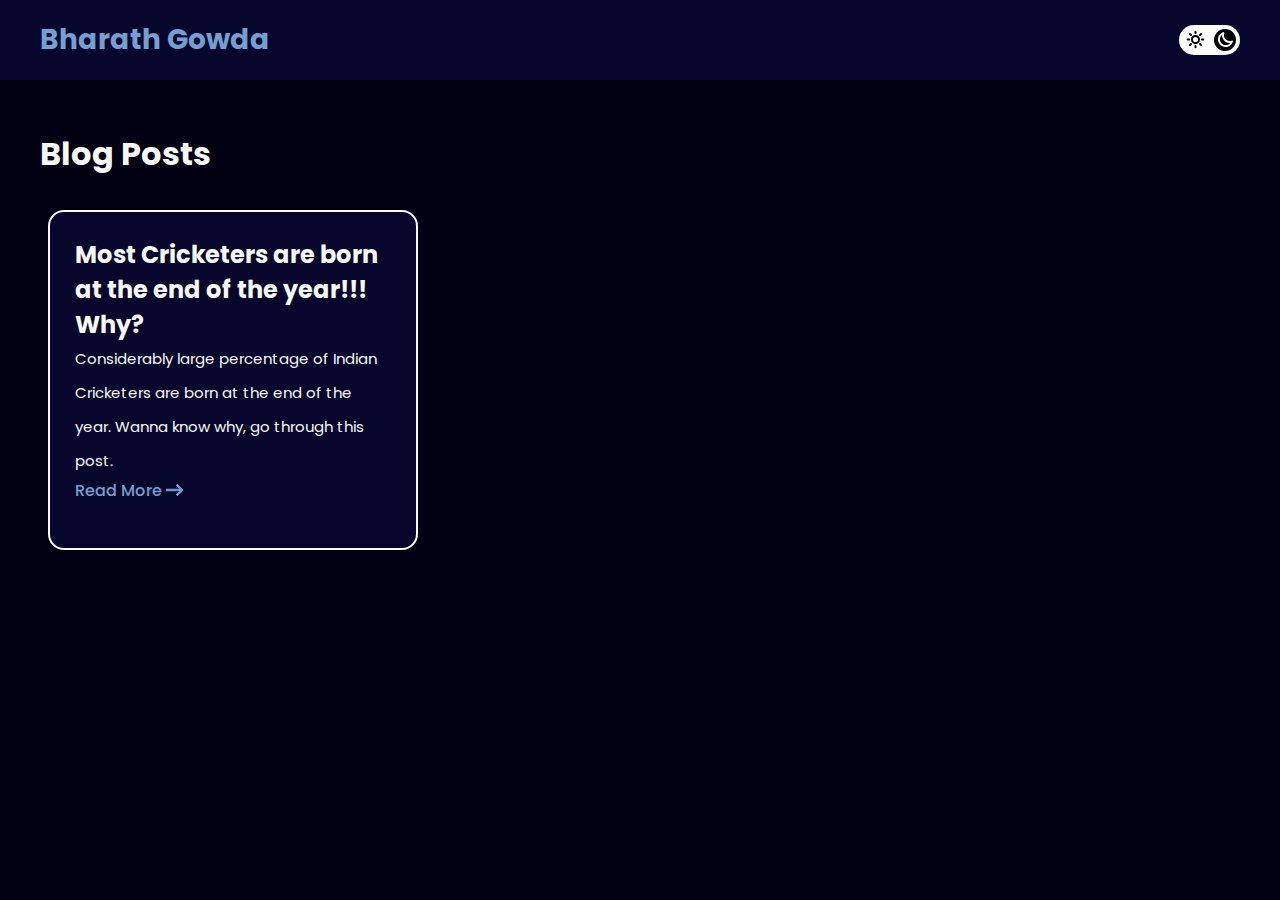
==== commit b94600a9: "deploy: bharath-gowda-571/portfolio_blog@689ed810722d38e30ebd65b55c49c7c3fe32377a" ====
--- a/categories/index.html
+++ b/categories/index.html
@@ -226,78 +226,6 @@
             </a>
         </div>
         
-        <div class="post-card">
-            <h2>
-                Lorem Ipsum
-            </h2>
-            <p>
-                Lorem Ipsum has been the industry&#39;s standard dummy text ever since the 1500s, when an unknown printer took a galley of type and scrambled it to make a type specimen book.
-            </p>
-            <a href="https://bharath-gowda-571.github.io/gowda/posts/abc/" class="read-more-link">
-                Read More
-                <svg class="blog-arrow" width="17" height="12" viewBox="0 0 17 12" fill="none"
-                    xmlns="http://www.w3.org/2000/svg">
-                    <path id="arrow"
-                        d="M16.6548 6.53033C16.9477 6.23744 16.9477 5.76256 16.6548 5.46967L11.8819 0.696699C11.589 0.403806 11.1141 0.403806 10.8212 0.696699C10.5283 0.989593 10.5283 1.46447 10.8212 1.75736L15.0639 6L10.8212 10.2426C10.5283 10.5355 10.5283 11.0104 10.8212 11.3033C11.1141 11.5962 11.589 11.5962 11.8819 11.3033L16.6548 6.53033ZM0 6.75H16.1245V5.25H0V6.75Z"
-                        fill="#C24D2C" />
-                </svg>
-            </a>
-        </div>
-        
-        <div class="post-card">
-            <h2>
-                Lorem Ipsum is simply dummy
-            </h2>
-            <p>
-                Lorem Ipsum has been the industry&#39;s standard dummy text.
-            </p>
-            <a href="https://bharath-gowda-571.github.io/gowda/posts/2/" class="read-more-link">
-                Read More
-                <svg class="blog-arrow" width="17" height="12" viewBox="0 0 17 12" fill="none"
-                    xmlns="http://www.w3.org/2000/svg">
-                    <path id="arrow"
-                        d="M16.6548 6.53033C16.9477 6.23744 16.9477 5.76256 16.6548 5.46967L11.8819 0.696699C11.589 0.403806 11.1141 0.403806 10.8212 0.696699C10.5283 0.989593 10.5283 1.46447 10.8212 1.75736L15.0639 6L10.8212 10.2426C10.5283 10.5355 10.5283 11.0104 10.8212 11.3033C11.1141 11.5962 11.589 11.5962 11.8819 11.3033L16.6548 6.53033ZM0 6.75H16.1245V5.25H0V6.75Z"
-                        fill="#C24D2C" />
-                </svg>
-            </a>
-        </div>
-        
-        <div class="post-card">
-            <h2>
-                Lorem Ipsum is simply dummy
-            </h2>
-            <p>
-                Lorem Ipsum has been the industry&#39;s standard dummy text ever since the 1500s, when an unknown printer took a galley of type and scrambled it to make a type specimen book.
-            </p>
-            <a href="https://bharath-gowda-571.github.io/gowda/posts/4/" class="read-more-link">
-                Read More
-                <svg class="blog-arrow" width="17" height="12" viewBox="0 0 17 12" fill="none"
-                    xmlns="http://www.w3.org/2000/svg">
-                    <path id="arrow"
-                        d="M16.6548 6.53033C16.9477 6.23744 16.9477 5.76256 16.6548 5.46967L11.8819 0.696699C11.589 0.403806 11.1141 0.403806 10.8212 0.696699C10.5283 0.989593 10.5283 1.46447 10.8212 1.75736L15.0639 6L10.8212 10.2426C10.5283 10.5355 10.5283 11.0104 10.8212 11.3033C11.1141 11.5962 11.589 11.5962 11.8819 11.3033L16.6548 6.53033ZM0 6.75H16.1245V5.25H0V6.75Z"
-                        fill="#C24D2C" />
-                </svg>
-            </a>
-        </div>
-        
-        <div class="post-card">
-            <h2>
-                Lorem Ipsum is simply dummy Lorem Ipsum is simply dummy Lorem Ipsum is simply dummy
-            </h2>
-            <p>
-                Lorem Ipsum has been the industry&#39;s standard dummy text ever since the 1500s, when an unknown printer took a galley of type and scrambled it to make a type specimen book.
-            </p>
-            <a href="https://bharath-gowda-571.github.io/gowda/posts/3/" class="read-more-link">
-                Read More
-                <svg class="blog-arrow" width="17" height="12" viewBox="0 0 17 12" fill="none"
-                    xmlns="http://www.w3.org/2000/svg">
-                    <path id="arrow"
-                        d="M16.6548 6.53033C16.9477 6.23744 16.9477 5.76256 16.6548 5.46967L11.8819 0.696699C11.589 0.403806 11.1141 0.403806 10.8212 0.696699C10.5283 0.989593 10.5283 1.46447 10.8212 1.75736L15.0639 6L10.8212 10.2426C10.5283 10.5355 10.5283 11.0104 10.8212 11.3033C11.1141 11.5962 11.589 11.5962 11.8819 11.3033L16.6548 6.53033ZM0 6.75H16.1245V5.25H0V6.75Z"
-                        fill="#C24D2C" />
-                </svg>
-            </a>
-        </div>
-        
     </div>
 </div>
 
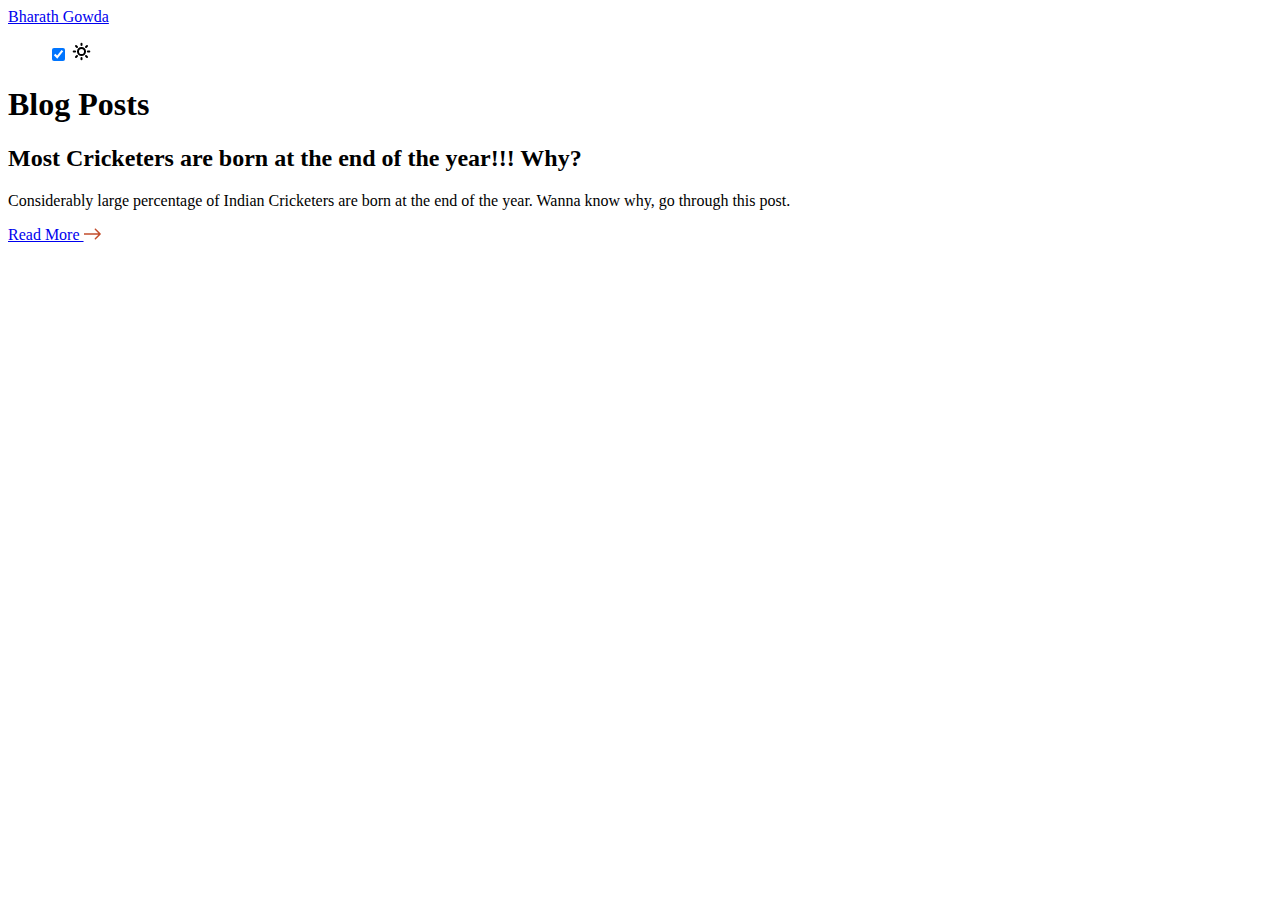
==== commit 6ebcdf03: "deploy: bharath-gowda-571/portfolio_blog@ea29f54f88ed07e12033190fd4ee7826c93bac03" ====
--- a/categories/index.html
+++ b/categories/index.html
@@ -17,7 +17,7 @@
 
 
 
-<script defer language="javascript" type="text/javascript" src="https://bharath-gowda-571.github.io/gowda/js/bundle.min.9e0fd3e819a506a1e62cd71dbd894c356dfb46476cf1afe4d25db1ea60bb44e0.js"></script>
+<script defer language="javascript" type="text/javascript" src="https://bharath.fun/js/bundle.min.7a6c5436cbfe96cccc3b0797408aeff0cfda95917c82dcfc63f1e25290ef8970.js"></script>
 
 
 
@@ -28,7 +28,7 @@
     <meta name="viewport" content="width=device-width, initial-scale=1.0">
 
     
-    <link rel="icon" href=https://bharath-gowda-571.github.io/gowda/favicon.ico>
+    <link rel="icon" href=https://bharath.fun/favicon.ico>
 
     
     
@@ -69,11 +69,11 @@
 <meta name="twitter:description" content="" />
 
 
-<base href="https://bharath-gowda-571.github.io/gowda/categories/" />
-<link rel="canonical" href="https://bharath-gowda-571.github.io/gowda/categories/" itemprop="url" />
-<meta name="url" content="https://bharath-gowda-571.github.io/gowda/categories/" />
-<meta name="twitter:url" content="https://bharath-gowda-571.github.io/gowda/categories/" />
-<meta property="og:url" content="https://bharath-gowda-571.github.io/gowda/categories/" />
+<base href="https://bharath.fun/categories/" />
+<link rel="canonical" href="https://bharath.fun/categories/" itemprop="url" />
+<meta name="url" content="https://bharath.fun/categories/" />
+<meta name="twitter:url" content="https://bharath.fun/categories/" />
+<meta property="og:url" content="https://bharath.fun/categories/" />
 
 
 
@@ -82,8 +82,8 @@
 <meta property="og:updated_time" content=1001-01-12T10:00:01Z />
 
 
-<link rel="sitemap" type="application/xml" title="Sitemap" href='https://bharath-gowda-571.github.io/gowda/sitemap.xml' />
-<link href="https://bharath-gowda-571.github.io/gowda/categories/index.xml" rel="alternate" type="application/rss+xml" title="" />
+<link rel="sitemap" type="application/xml" title="Sitemap" href='https://bharath.fun/sitemap.xml' />
+<link href="https://bharath.fun/categories/index.xml" rel="alternate" type="application/rss+xml" title="" />
 
 <meta name="robots" content="index,follow" />
 <meta name="googlebot" content="index,follow" />
@@ -143,12 +143,12 @@
 
     
     <div id="syntax-css">
-    <link rel="stylesheet" href="https://bharath-gowda-571.github.io/gowda/css/syntax-dark.css">
+    <link rel="stylesheet" href="https://bharath.fun/css/syntax-dark.css">
 </div>
 
-<link rel="stylesheet" href="https://bharath-gowda-571.github.io/gowda/css/home.css">
-    <link rel="stylesheet" href="https://bharath-gowda-571.github.io/gowda/css/media_query.css">
-    <link rel="stylesheet" href="https://bharath-gowda-571.github.io/gowda/css/switch.css">
+<link rel="stylesheet" href="https://bharath.fun/css/home.css">
+    <link rel="stylesheet" href="https://bharath.fun/css/media_query.css">
+    <link rel="stylesheet" href="https://bharath.fun/css/switch.css">
 
 </head>
 
@@ -156,7 +156,7 @@
         <div class="wrapper">
             <nav class="navbar">
     <div class="navbar--center">
-        <a class="navbar--logo" href="https://bharath-gowda-571.github.io/gowda/">Bharath Gowda</a>
+        <a class="navbar--logo" href="https://bharath.fun/">Bharath Gowda</a>
         <div class="nav-menu-container">
 
             <ul class="navbar--menu" id="menu">
@@ -215,7 +215,7 @@
             <p>
                 Considerably large percentage of Indian Cricketers are born at the end of the year. Wanna know why, go through this post.
             </p>
-            <a href="https://bharath-gowda-571.github.io/gowda/posts/cricket_born_month_skewed/" class="read-more-link">
+            <a href="https://bharath.fun/posts/cricket_born_month_skewed/" class="read-more-link">
                 Read More
                 <svg class="blog-arrow" width="17" height="12" viewBox="0 0 17 12" fill="none"
                     xmlns="http://www.w3.org/2000/svg">
